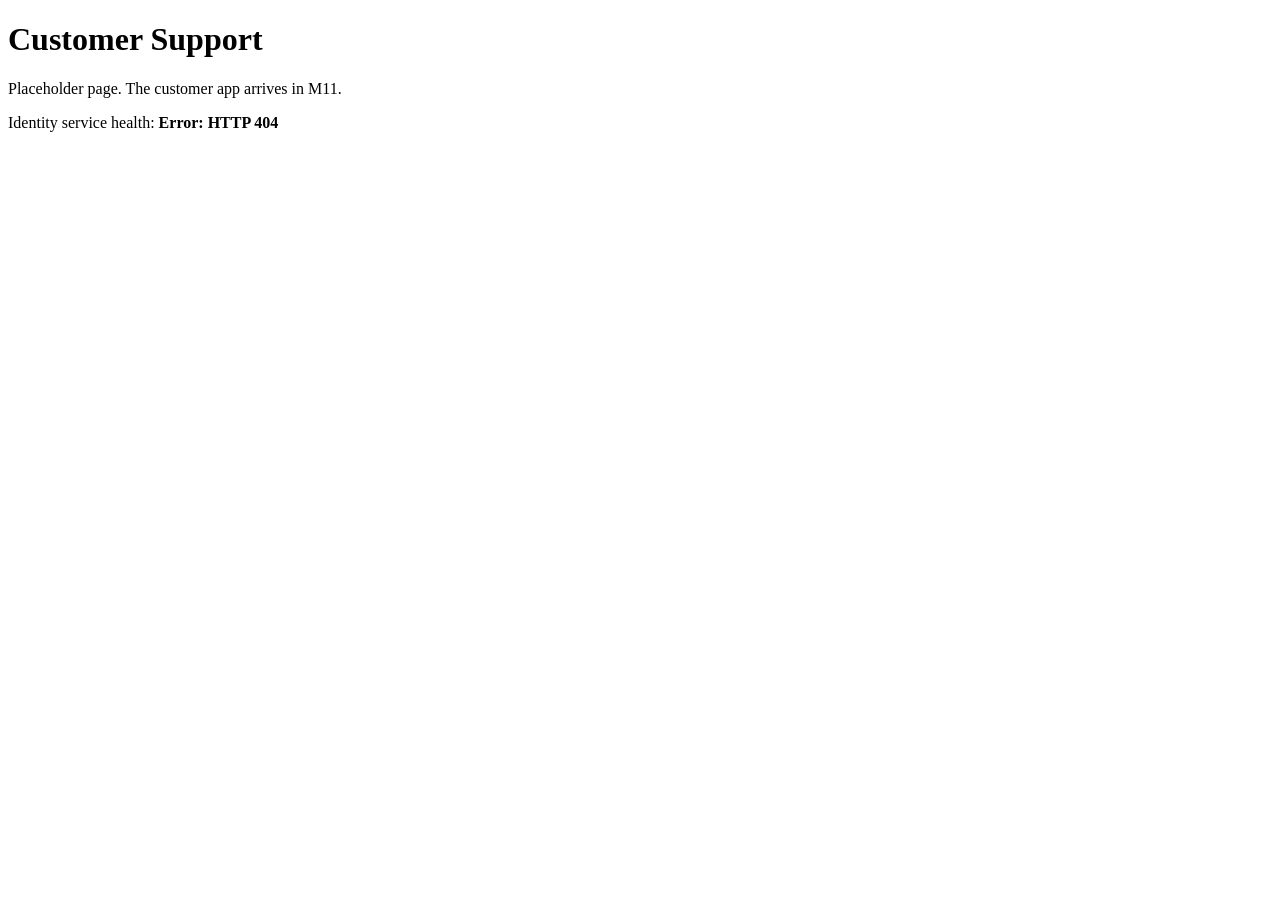
==== frontend/customer/index.html @ 4e437c52 "M1" ====
<!DOCTYPE html>
<html lang="en">
<head>
  <meta charset="utf-8">
  <meta name="viewport" content="width=device-width, initial-scale=1">
  <title>Customer Support</title>
</head>
<body>
  <h1>Customer Support</h1>
  <p>Placeholder page. The customer app arrives in M11.</p>
  <p>Identity service health: <strong id="health-result">Loading...</strong></p>
  <script type="module" src="app.js"></script>
</body>
</html>
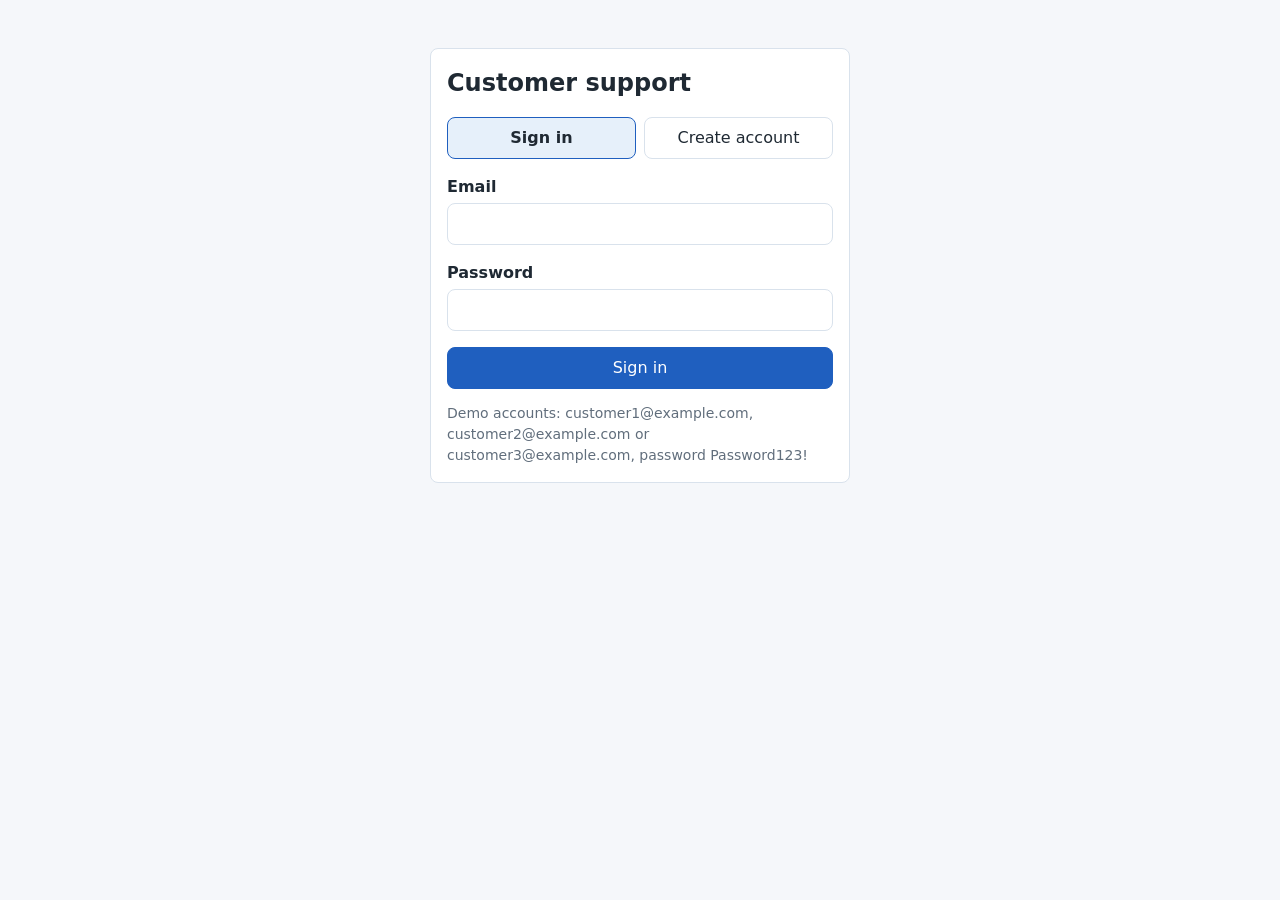
==== commit cd4777a3: "M11: Customer app Plain HTML/CSS/JS (ES modules) customer app at /customer/: sign in and register, o" ====
--- a/frontend/customer/index.html
+++ b/frontend/customer/index.html
@@ -4,11 +4,25 @@
   <meta charset="utf-8">
   <meta name="viewport" content="width=device-width, initial-scale=1">
   <title>Customer Support</title>
+  <link rel="stylesheet" href="styles.css">
 </head>
 <body>
-  <h1>Customer Support</h1>
-  <p>Placeholder page. The customer app arrives in M11.</p>
-  <p>Identity service health: <strong id="health-result">Loading...</strong></p>
-  <script type="module" src="app.js"></script>
+  <header id="app-header" class="app-header" hidden>
+    <div class="header-inner">
+      <span class="brand">Customer Support</span>
+      <nav aria-label="Main">
+        <a href="#/tickets" data-nav="tickets">Support</a>
+        <a href="#/orders" data-nav="orders">Orders</a>
+      </nav>
+      <span id="connection-status" class="connection-status" role="status" hidden>Reconnecting…</span>
+      <span class="user">
+        <span id="user-name"></span>
+        <button id="sign-out-button" type="button">Sign out</button>
+      </span>
+    </div>
+  </header>
+  <main id="app" class="app-main">Loading…</main>
+  <noscript>This app needs JavaScript.</noscript>
+  <script type="module" src="js/main.js"></script>
 </body>
 </html>
--- a/frontend/customer/styles.css
+++ b/frontend/customer/styles.css
@@ -0,0 +1,487 @@
+/* Customer app: one stylesheet, colors and spacing as variables, system fonts */
+:root {
+  --color-text: #1f2933;
+  --color-muted: #616e7c;
+  --color-background: #f5f7fa;
+  --color-surface: #ffffff;
+  --color-border: #d9e2ec;
+  --color-primary: #1f5fbf;
+  --color-primary-dark: #174a95;
+  --color-focus: #f0a500;
+  --color-error: #b42318;
+  --color-error-background: #fdecea;
+  --color-customer: #1f5fbf;
+  --color-ai: #e6f0fa;
+  --color-agent: #e7f6ec;
+  --color-agent-border: #2f855a;
+  --color-banner: #fff4d6;
+  --color-success: #2f855a;
+  --color-warning: #b7791f;
+  --space-1: 4px;
+  --space-2: 8px;
+  --space-3: 12px;
+  --space-4: 16px;
+  --space-5: 24px;
+  --radius: 8px;
+  --font: system-ui, -apple-system, "Segoe UI", Roboto, "Helvetica Neue", Arial, sans-serif;
+}
+
+* {
+  box-sizing: border-box;
+}
+
+body {
+  margin: 0;
+  font-family: var(--font);
+  font-size: 16px;
+  line-height: 1.5;
+  color: var(--color-text);
+  background: var(--color-background);
+}
+
+[hidden] {
+  display: none !important;
+}
+
+h1 {
+  font-size: 1.5rem;
+  margin: 0 0 var(--space-4);
+  overflow-wrap: anywhere;
+}
+
+h2 {
+  font-size: 1.1rem;
+  margin: 0 0 var(--space-3);
+}
+
+a {
+  color: var(--color-primary);
+}
+
+:focus-visible {
+  outline: 3px solid var(--color-focus);
+  outline-offset: 2px;
+}
+
+/* Header */
+.app-header {
+  background: var(--color-surface);
+  border-bottom: 1px solid var(--color-border);
+}
+
+.header-inner {
+  max-width: 860px;
+  margin: 0 auto;
+  padding: var(--space-3) var(--space-4);
+  display: flex;
+  flex-wrap: wrap;
+  align-items: center;
+  gap: var(--space-3) var(--space-4);
+}
+
+.brand {
+  font-weight: 700;
+}
+
+nav {
+  display: flex;
+  gap: var(--space-3);
+}
+
+nav a {
+  text-decoration: none;
+  padding: var(--space-1) var(--space-2);
+  border-radius: var(--radius);
+}
+
+nav a[aria-current="page"] {
+  background: var(--color-ai);
+  font-weight: 600;
+}
+
+.user {
+  margin-left: auto;
+  display: flex;
+  align-items: center;
+  gap: var(--space-3);
+}
+
+.connection-status {
+  font-size: 0.875rem;
+  color: var(--color-warning);
+  font-weight: 600;
+}
+
+/* Layout */
+.app-main {
+  max-width: 860px;
+  margin: 0 auto;
+  padding: var(--space-5) var(--space-4);
+}
+
+.card {
+  background: var(--color-surface);
+  border: 1px solid var(--color-border);
+  border-radius: var(--radius);
+  padding: var(--space-4);
+}
+
+.stack {
+  display: flex;
+  flex-direction: column;
+  gap: var(--space-4);
+}
+
+.title-row {
+  display: flex;
+  flex-wrap: wrap;
+  align-items: center;
+  justify-content: space-between;
+  gap: var(--space-3);
+  margin-bottom: var(--space-4);
+}
+
+.title-row h1 {
+  margin: 0;
+}
+
+.back-link {
+  display: inline-block;
+  margin-bottom: var(--space-3);
+}
+
+/* Forms and buttons */
+label {
+  display: flex;
+  flex-direction: column;
+  gap: var(--space-1);
+  font-weight: 600;
+}
+
+input,
+textarea {
+  font: inherit;
+  font-weight: normal;
+  width: 100%;
+  padding: var(--space-2) var(--space-3);
+  border: 1px solid var(--color-border);
+  border-radius: var(--radius);
+  background: var(--color-surface);
+  color: var(--color-text);
+}
+
+textarea {
+  resize: vertical;
+}
+
+button,
+.button {
+  font: inherit;
+  display: inline-block;
+  padding: var(--space-2) var(--space-4);
+  border: 1px solid var(--color-border);
+  border-radius: var(--radius);
+  background: var(--color-surface);
+  color: var(--color-text);
+  cursor: pointer;
+  text-decoration: none;
+  text-align: center;
+}
+
+button.primary,
+.button.primary {
+  background: var(--color-primary);
+  border-color: var(--color-primary);
+  color: #ffffff;
+}
+
+button.primary:hover,
+.button.primary:hover {
+  background: var(--color-primary-dark);
+}
+
+button:disabled {
+  opacity: 0.6;
+  cursor: not-allowed;
+}
+
+/* Messages and states */
+.error {
+  color: var(--color-error);
+  background: var(--color-error-background);
+  padding: var(--space-2) var(--space-3);
+  border-radius: var(--radius);
+  margin: 0;
+}
+
+.notice {
+  background: var(--color-banner);
+  padding: var(--space-2) var(--space-3);
+  border-radius: var(--radius);
+}
+
+.empty {
+  color: var(--color-muted);
+}
+
+.muted {
+  color: var(--color-muted);
+}
+
+.small {
+  font-size: 0.875rem;
+}
+
+.hint {
+  font-size: 0.875rem;
+  color: var(--color-muted);
+  margin-bottom: 0;
+}
+
+.visually-hidden {
+  position: absolute;
+  width: 1px;
+  height: 1px;
+  overflow: hidden;
+  clip: rect(0 0 0 0);
+  white-space: nowrap;
+}
+
+/* Sign in */
+.auth-card {
+  max-width: 420px;
+  margin: var(--space-5) auto;
+}
+
+.auth-switch {
+  display: flex;
+  gap: var(--space-2);
+  margin-bottom: var(--space-4);
+}
+
+.auth-switch button {
+  flex: 1;
+}
+
+.auth-switch button[aria-pressed="true"] {
+  background: var(--color-ai);
+  border-color: var(--color-primary);
+  font-weight: 600;
+}
+
+/* Lists of tickets and orders */
+.item-list {
+  list-style: none;
+  margin: 0;
+  padding: 0;
+  display: flex;
+  flex-direction: column;
+  gap: var(--space-2);
+}
+
+.item-link {
+  display: flex;
+  flex-wrap: wrap;
+  align-items: center;
+  gap: var(--space-1) var(--space-3);
+  padding: var(--space-3) var(--space-4);
+  background: var(--color-surface);
+  border: 1px solid var(--color-border);
+  border-radius: var(--radius);
+  color: var(--color-text);
+  text-decoration: none;
+}
+
+.item-link:hover {
+  border-color: var(--color-primary);
+}
+
+.item-title {
+  font-weight: 600;
+  overflow-wrap: anywhere;
+}
+
+.item-link .item-title {
+  flex: 1 1 60%;
+}
+
+.item-link .small {
+  flex-basis: 100%;
+}
+
+.badge {
+  display: inline-block;
+  font-size: 0.8rem;
+  font-weight: 600;
+  padding: 2px var(--space-2);
+  border-radius: 999px;
+  background: var(--color-background);
+  border: 1px solid var(--color-border);
+}
+
+.status-awaiting_approval,
+.return-requested {
+  background: var(--color-banner);
+  border-color: var(--color-warning);
+}
+
+.status-escalated {
+  background: var(--color-agent);
+  border-color: var(--color-agent-border);
+}
+
+.status-resolved,
+.order-delivered,
+.return-refunded {
+  background: var(--color-agent);
+  border-color: var(--color-success);
+}
+
+/* Order detail */
+.plain-list {
+  list-style: none;
+  margin: 0;
+  padding: 0;
+}
+
+.order-item {
+  display: flex;
+  flex-wrap: wrap;
+  align-items: center;
+  gap: var(--space-1) var(--space-3);
+  padding: var(--space-3) 0;
+  border-top: 1px solid var(--color-border);
+}
+
+.order-item:first-child {
+  border-top: none;
+}
+
+.order-item .muted {
+  flex-basis: 100%;
+}
+
+.facts {
+  display: grid;
+  grid-template-columns: max-content 1fr;
+  gap: var(--space-2) var(--space-4);
+  margin: 0;
+}
+
+.facts dt {
+  color: var(--color-muted);
+}
+
+.facts dd {
+  margin: 0;
+  overflow-wrap: anywhere;
+}
+
+/* Conversation */
+.banner {
+  background: var(--color-banner);
+  border: 1px solid var(--color-warning);
+  border-radius: var(--radius);
+  padding: var(--space-2) var(--space-3);
+  font-weight: 600;
+}
+
+.message-list {
+  list-style: none;
+  margin: 0 0 var(--space-3);
+  padding: var(--space-3);
+  height: 55vh;
+  min-height: 260px;
+  overflow-y: auto;
+  background: var(--color-surface);
+  border: 1px solid var(--color-border);
+  border-radius: var(--radius);
+  display: flex;
+  flex-direction: column;
+  gap: var(--space-3);
+}
+
+.message {
+  max-width: 85%;
+  padding: var(--space-2) var(--space-3);
+  border-radius: var(--radius);
+  display: flex;
+  flex-direction: column;
+  gap: var(--space-1);
+}
+
+.message-text {
+  margin: 0;
+  white-space: pre-wrap;
+  overflow-wrap: anywhere;
+}
+
+.sender {
+  font-size: 0.8rem;
+  font-weight: 700;
+}
+
+.from-customer {
+  align-self: flex-end;
+  background: var(--color-customer);
+  color: #ffffff;
+}
+
+.from-customer .muted {
+  color: #dbe7f7;
+}
+
+.from-ai {
+  align-self: flex-start;
+  background: var(--color-ai);
+}
+
+.from-agent {
+  align-self: flex-start;
+  background: var(--color-agent);
+  border-left: 4px solid var(--color-agent-border);
+}
+
+.from-system {
+  align-self: center;
+  max-width: 100%;
+  text-align: center;
+  color: var(--color-muted);
+  font-size: 0.875rem;
+}
+
+.typing {
+  color: var(--color-muted);
+  font-style: italic;
+  margin: 0 0 var(--space-3);
+}
+
+.message-form {
+  display: flex;
+  flex-wrap: wrap;
+  gap: var(--space-2);
+  align-items: flex-end;
+}
+
+.message-form textarea {
+  flex: 1 1 200px;
+  width: auto;
+}
+
+.message-form .error {
+  flex-basis: 100%;
+}
+
+@media (max-width: 480px) {
+  .app-main {
+    padding: var(--space-4) var(--space-3);
+  }
+
+  .message {
+    max-width: 95%;
+  }
+
+  .message-list {
+    height: 50vh;
+  }
+}
